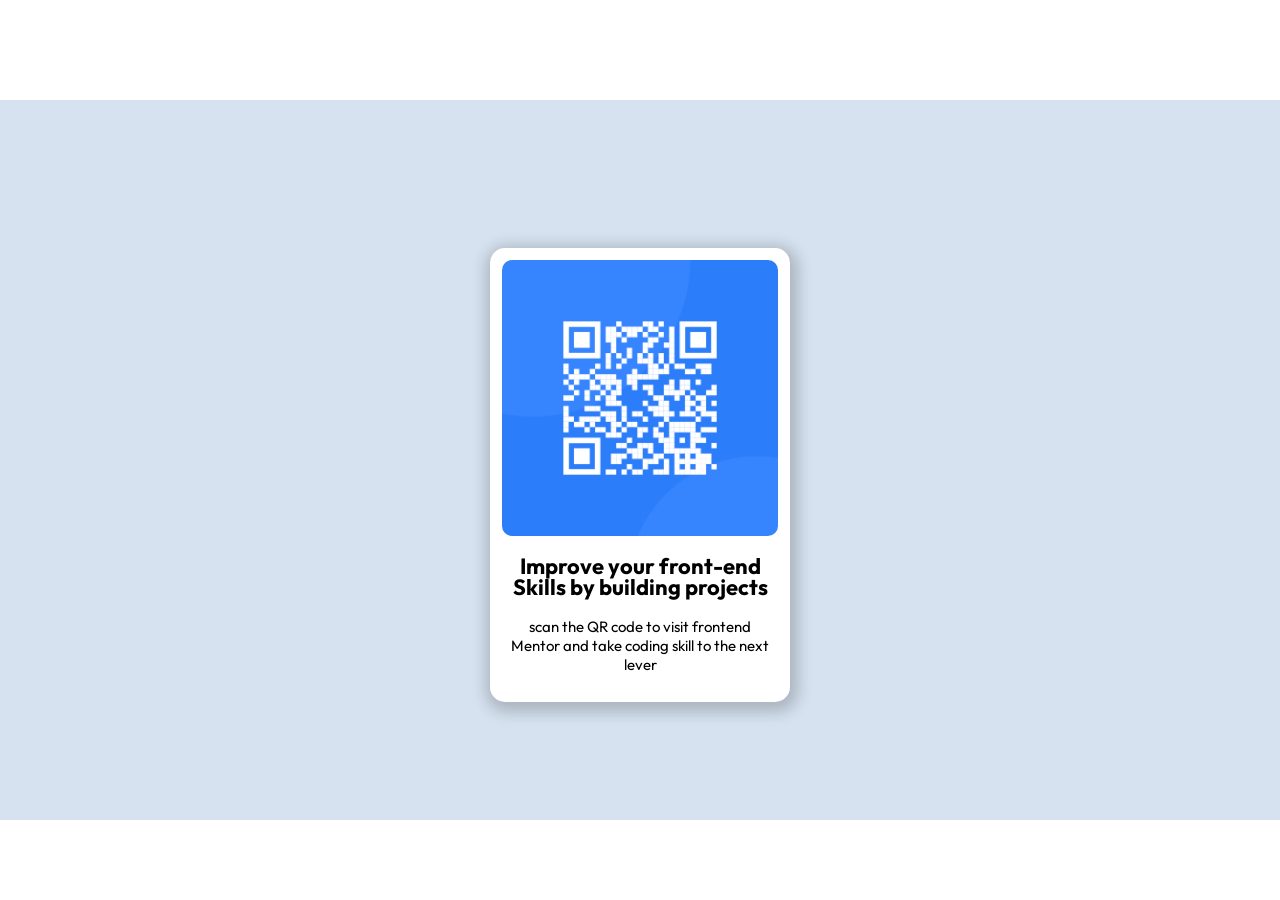
==== qr-code-component-main/index.html @ 5e79db03 "Done" ====
<!doctype html>
<html lang="en">
  <head>
    <meta charset="UTF-8" />
    <meta name="viewport" content="width=device-width, initial-scale=1.0" />
    <title>Frontend Mentor | QR code component</title>
    <!-- Favicon -->
    <link
      rel="shortcut icon"
      href="images/favicon-32x32.png"
      type="image/x-icon"
    />

    <!-- Font -->
    <link rel="preconnect" href="https://fonts.googleapis.com" />
    <link rel="preconnect" href="https://fonts.gstatic.com" crossorigin />
    <link
      href="https://fonts.googleapis.com/css2?family=Outfit:wght@100..900&display=swap"
      rel="stylesheet"
    />
    <!-- CSS File -->
    <link rel="stylesheet" href="style.css" />
  </head>
  <body>
    <section>
      <div class="qr-container">
        <div class="qr-image">
          <img src="images/image-qr-code.png" alt="qr_image" />
        </div>
        <div class="text">
          <h1>Improve your front-end Skills by building projects</h1>
          <p>
            scan the QR code to visit frontend Mentor and take coding skill to
            the next lever
          </p>
        </div>
      </div>
    </section>
  </body>
</html>
---- qr-code-component-main/style.css ----
* {
  padding: 0;
  margin: 0;
  box-sizing: border-box;
}

body {
  font-family: "Outfit", sans-serif;
}

:root {
  --primary-bg-color: hsl(0, 0%, 100%);
  --secondary-bg-color: hsl(212, 45%, 89%);
}

section {
  max-width: 1440px;
  height: 80vh;
  margin: 0 auto;
  margin-top: 100px;
  background: var(--secondary-bg-color);
  display: flex;
  align-items: center;
  justify-content: center;
}

.qr-container {
  background-color: var(--primary-bg-color);
  max-width: 300px;
  height: auto;
  margin: 0 auto;
  padding: 12px;
  overflow: hidden;
  text-align: center;
  border-radius: 15px;
  margin-top: 50px;
  margin-bottom: 20px;
  box-shadow: 2px 4px 15px 6px rgba(0, 0, 0, 0.2);
}

.qr-image {
  max-width: 400px;
  margin: 0 auto;
  /* padding: 20px; */
}

.qr-image img {
  width: 100%;
  margin: 0 auto;
  border-radius: 10px;
}

.text h1 {
  font-size: 22px;
  font-weight: 700;
  line-height: 1.3rem;
  margin-top: 1rem;
  margin-bottom: 1.2rem;
}

.text p {
  font-size: 15px;
  padding: 0px 5px;
  font-weight: 400;
  margin-bottom: 1rem;
}
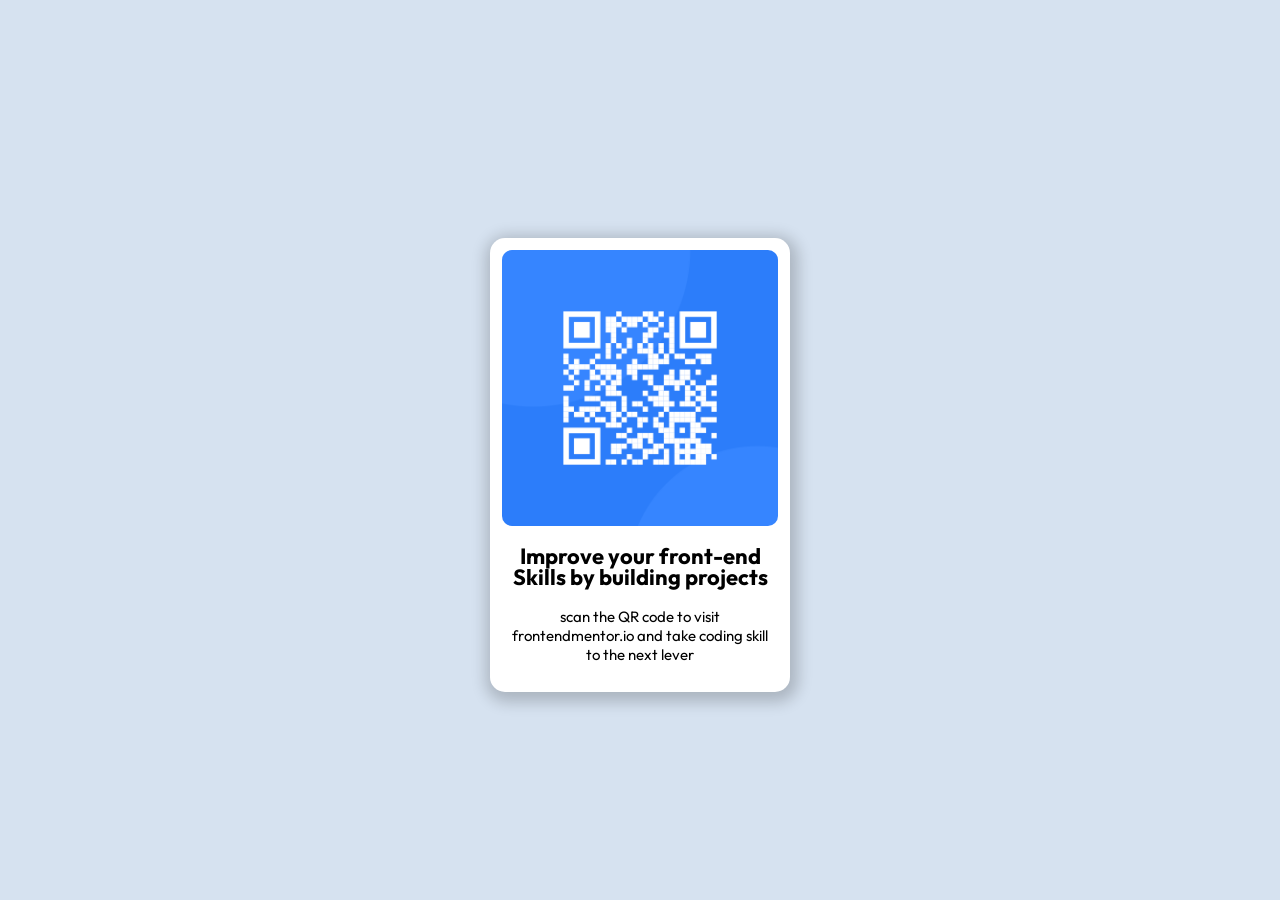
==== commit e1155b8a: "made some changes" ====
--- a/qr-code-component-main/index.html
+++ b/qr-code-component-main/index.html
@@ -22,19 +22,25 @@
     <link rel="stylesheet" href="style.css" />
   </head>
   <body>
-    <section>
-      <div class="qr-container">
-        <div class="qr-image">
-          <img src="images/image-qr-code.png" alt="qr_image" />
+    <main>
+      <section>
+        <div class="qr-container">
+          <div class="qr-image">
+            <img
+              src="images/image-qr-code.png"
+              alt="QR code linking to Frontend Mentor"
+            />
+          </div>
+          <div class="text">
+            <h1>Improve your front-end Skills by building projects</h1>
+            <p>
+              scan the QR code to visit
+              <a href="" target="_blank">frontendmentor.io</a> and take coding
+              skill to the next lever
+            </p>
+          </div>
         </div>
-        <div class="text">
-          <h1>Improve your front-end Skills by building projects</h1>
-          <p>
-            scan the QR code to visit frontend Mentor and take coding skill to
-            the next lever
-          </p>
-        </div>
-      </div>
-    </section>
+      </section>
+    </main>
   </body>
 </html>
--- a/qr-code-component-main/style.css
+++ b/qr-code-component-main/style.css
@@ -2,6 +2,7 @@
   padding: 0;
   margin: 0;
   box-sizing: border-box;
+  text-decoration: none;
 }
 
 body {
@@ -15,9 +16,8 @@
 
 section {
   max-width: 1440px;
-  height: 80vh;
+  height: 100vh;
   margin: 0 auto;
-  margin-top: 100px;
   background: var(--secondary-bg-color);
   display: flex;
   align-items: center;
@@ -50,6 +50,12 @@
   border-radius: 10px;
 }
 
+.text h1,
+p,
+a {
+  color: #000;
+}
+
 .text h1 {
   font-size: 22px;
   font-weight: 700;
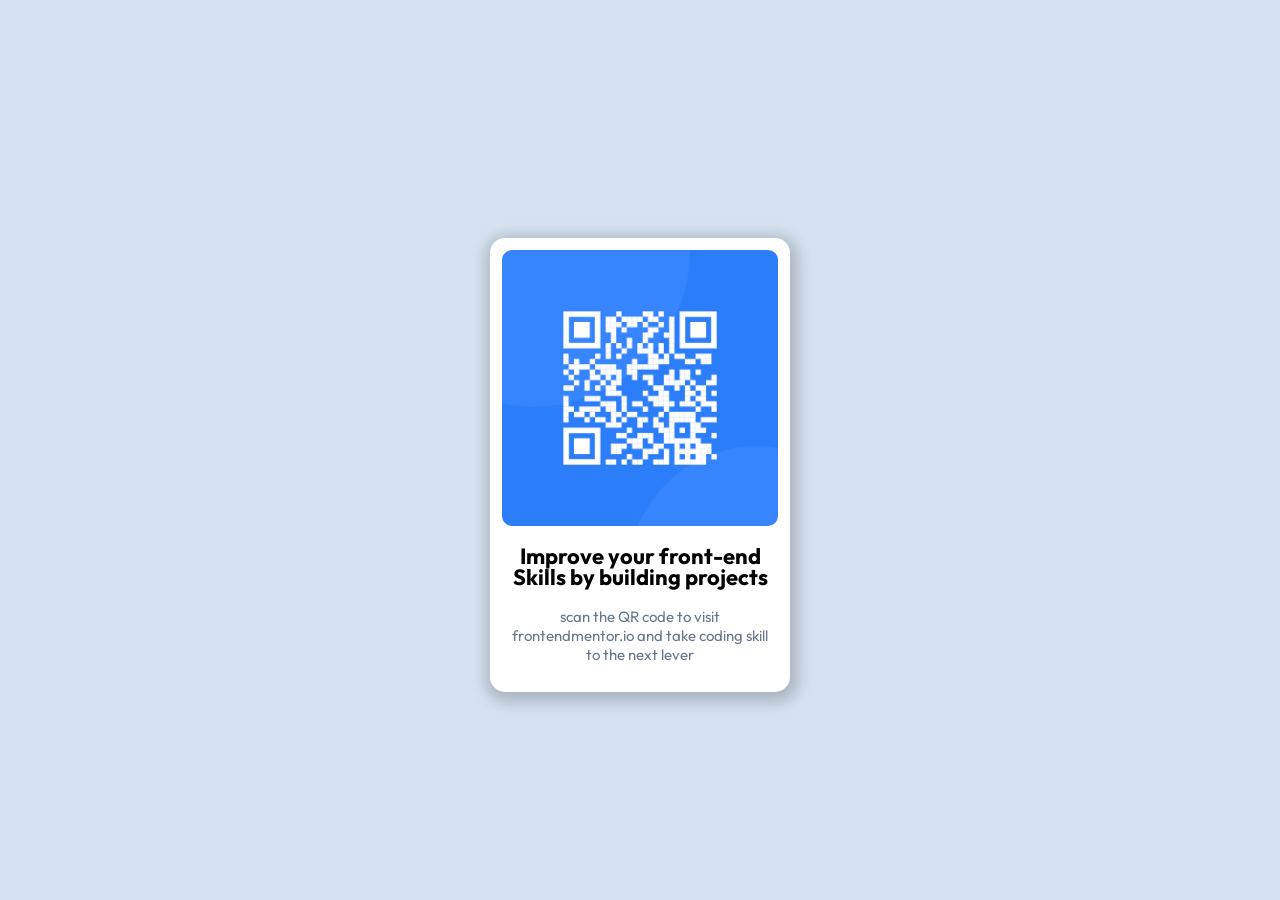
==== commit c4bb2de2: "changes" ====
--- a/qr-code-component-main/index.html
+++ b/qr-code-component-main/index.html
@@ -35,7 +35,7 @@
             <h1>Improve your front-end Skills by building projects</h1>
             <p>
               scan the QR code to visit
-              <a href="" target="_blank">frontendmentor.io</a> and take coding
+              <a href="https://www.frontendmentor.io" target="_blank">frontendmentor.io</a> and take coding
               skill to the next lever
             </p>
           </div>
--- a/qr-code-component-main/style.css
+++ b/qr-code-component-main/style.css
@@ -50,10 +50,9 @@
   border-radius: 10px;
 }
 
-.text h1,
-p,
+.text p,
 a {
-  color: #000;
+  color: hsl(216, 15%, 48%);
 }
 
 .text h1 {
